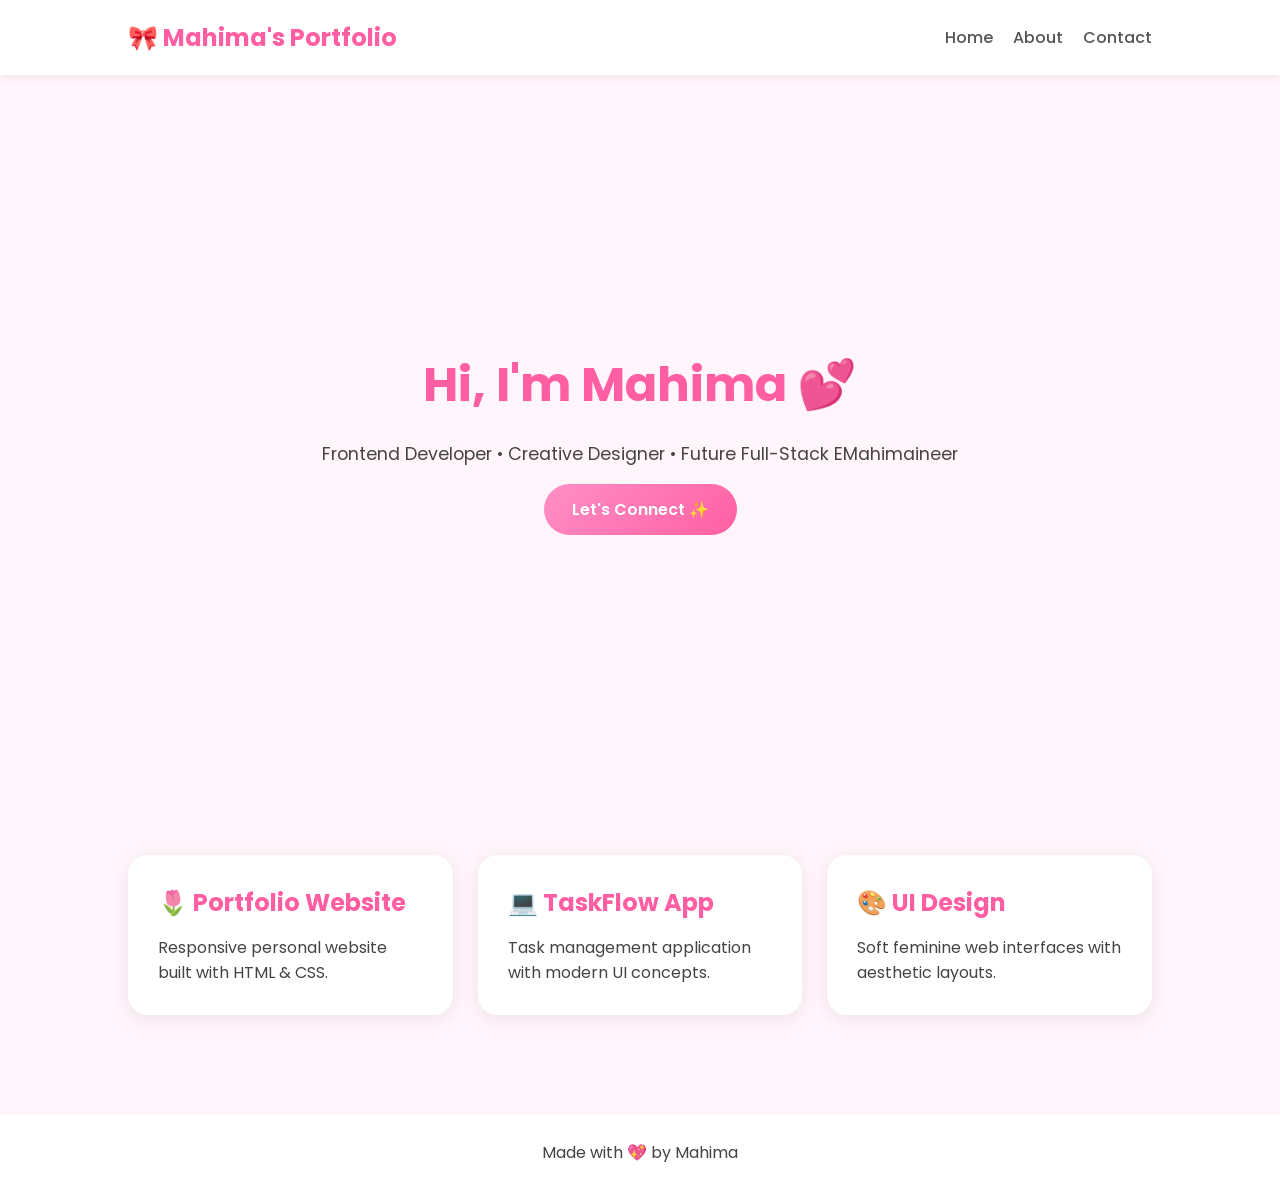
==== index.html @ 77969b76 "Initial Portfolio" ====
<!DOCTYPE html>
<html laMahima="en">
<head>
  <meta charset="UTF-8" />
  <meta name="viewport" content="width=device-width, initial-scale=1.0" />
  <title>Mahima's Portfolio</title>
  <link rel="stylesheet" href="styles/main.css" />
</head>
<body>

  <header>
    <nav class="navbar">
      <div class="logo">🎀 Mahima's Portfolio</div>

      <div class="hamburger" id="hamburger">
        ☰
      </div>

      <ul class="nav-links" id="navLinks">
        <li><a href="index.html">Home</a></li>
        <li><a href="about.html">About</a></li>
        <li><a href="contact.html">Contact</a></li>
      </ul>
    </nav>
  </header>
  <section class="hero">
  <div class="hero-text">
    <h1>Hi, I'm Mahima 💕</h1>
    <p>
      Frontend Developer • Creative Designer • Future Full-Stack EMahimaineer
    </p>
    <a href="contact.html" class="btn">Let's Connect ✨</a>
  </div>
</section>

<section class="projects">

  <div class="card">
    <h2>🌷 Portfolio Website</h2>
    <p>
      Responsive personal website built with HTML & CSS.
    </p>
  </div>

  <div class="card">
    <h2>💻 TaskFlow App</h2>
    <p>
      Task management application with modern UI concepts.
    </p>
    </div>

    <div class="card">
      <h2>🎨 UI Design</h2>
      <p>
        Soft feminine web interfaces with aesthetic layouts.
      </p>
    </div>

  </section>

  <footer>
    <p>Made with 💖 by Mahima</p>
  </footer>

  <script src="script.js"></script>
</body>
</html>
---- styles/main.css ----
@import url('https://fonts.googleapis.com/css2?family=Poppins:wght@300;400;500;600;700&display=swap');

* {
  margin: 0;
  padding: 0;
  box-sizing: border-box;
}

body {
  font-family: 'Poppins', sans-serif;
  background: #fff5fb;
  color: #444;
}

.navbar {
  display: flex;
  justify-content: space-between;
  align-items: center;
  padding: 20px 10%;
  background: white;
  box-shadow: 0 2px 10px rgba(0,0,0,0.08);
  position: sticky;
  top: 0;
}

.logo {
  font-size: 1.5rem;
  font-weight: 700;
  color: #ff5fa2;
}

.nav-links {
  display: flex;
  list-style: none;
  gap: 20px;
}

.nav-links a {
  text-decoration: none;
  color: #555;
  font-weight: 500;
  transition: 0.3s ease;
}

.nav-links a:hover {
  color: #ff5fa2;
}

.hero {
  min-height: 80vh;
  display: flex;
  align-items: center;
  justify-content: center;
  text-align: center;
  padding: 40px;
}

.hero h1 {
  font-size: 3rem;
  color: #ff5fa2;
  margin-bottom: 20px;
}

.hero p {
  font-size: 1.1rem;
  margin-bottom: 30px;
}

.btn {
  background: linear-gradient(135deg, #ff8fc7, #ff5fa2);
  color: white;
  padding: 14px 28px;
  border-radius: 30px;
  text-decoration: none;
  font-weight: 600;
  transition: 0.3s ease;
}

.btn:hover {
  transform: translateY(-3px);
  box-shadow: 0 8px 20px rgba(255,95,162,0.3);
}

.projects {
  display: grid;
  grid-template-columns: repeat(auto-fit, minmax(280px, 1fr));
  gap: 25px;
  padding: 60px 10%;
}

.card {
  background: white;
  padding: 30px;
  border-radius: 20px;
  box-shadow: 0 4px 20px rgba(0,0,0,0.08);
  transition: 0.3s ease;
}

.card:hover {
  transform: translateY(-10px);
}

.card h2 {
  color: #ff5fa2;
  margin-bottom: 15px;
}

.about-section,
.contact-section {
  padding: 80px 10%;
  text-align: center;
}

.about-section h1,
.contact-section h1 {
  color: #ff5fa2;
  margin-bottom: 25px;
}

.skills {
  display: flex;
  justify-content: center;
  gap: 20px;
  flex-wrap: wrap;
  margin-top: 40px;
}

.skill-card {
  background: white;
  padding: 20px 30px;
  border-radius: 20px;
  box-shadow: 0 4px 10px rgba(0,0,0,0.08);
}

.contact-form {
  max-width: 600px;
  margin: auto;
  display: flex;
  flex-direction: column;
  gap: 20px;
}

.contact-form input,
.contact-form textarea {
  padding: 15px;
  border-radius: 15px;
  border: 1px solid #ffd3e7;
  font-size: 1rem;
}

.contact-form button {
  background: #ff5fa2;
  color: white;
  border: none;
  padding: 15px;
  border-radius: 30px;
  font-size: 1rem;
  cursor: pointer;
  transition: 0.3s ease;
}

.contact-form button:hover {
  background: #ff3c8b;
}

footer {
  text-align: center;
  padding: 25px;
  background: white;
  margin-top: 40px;
}

.hamburger {
  display: none;
  font-size: 1.8rem;
  cursor: pointer;
}

@media (max-width: 768px) {

  .hamburger {
    display: block;
  }

  .nav-links {
    position: absolute;
    top: 80px;
    right: 0;
    background: white;
    width: 100%;
    flex-direction: column;
    text-align: center;
    display: none;
    padding: 20px 0;
  }

  .nav-links.active {
    display: flex;
  }

  .hero h1 {
    font-size: 2.2rem;
  }

  .skills {
    flex-direction: column;
    align-items: center;
  }
}
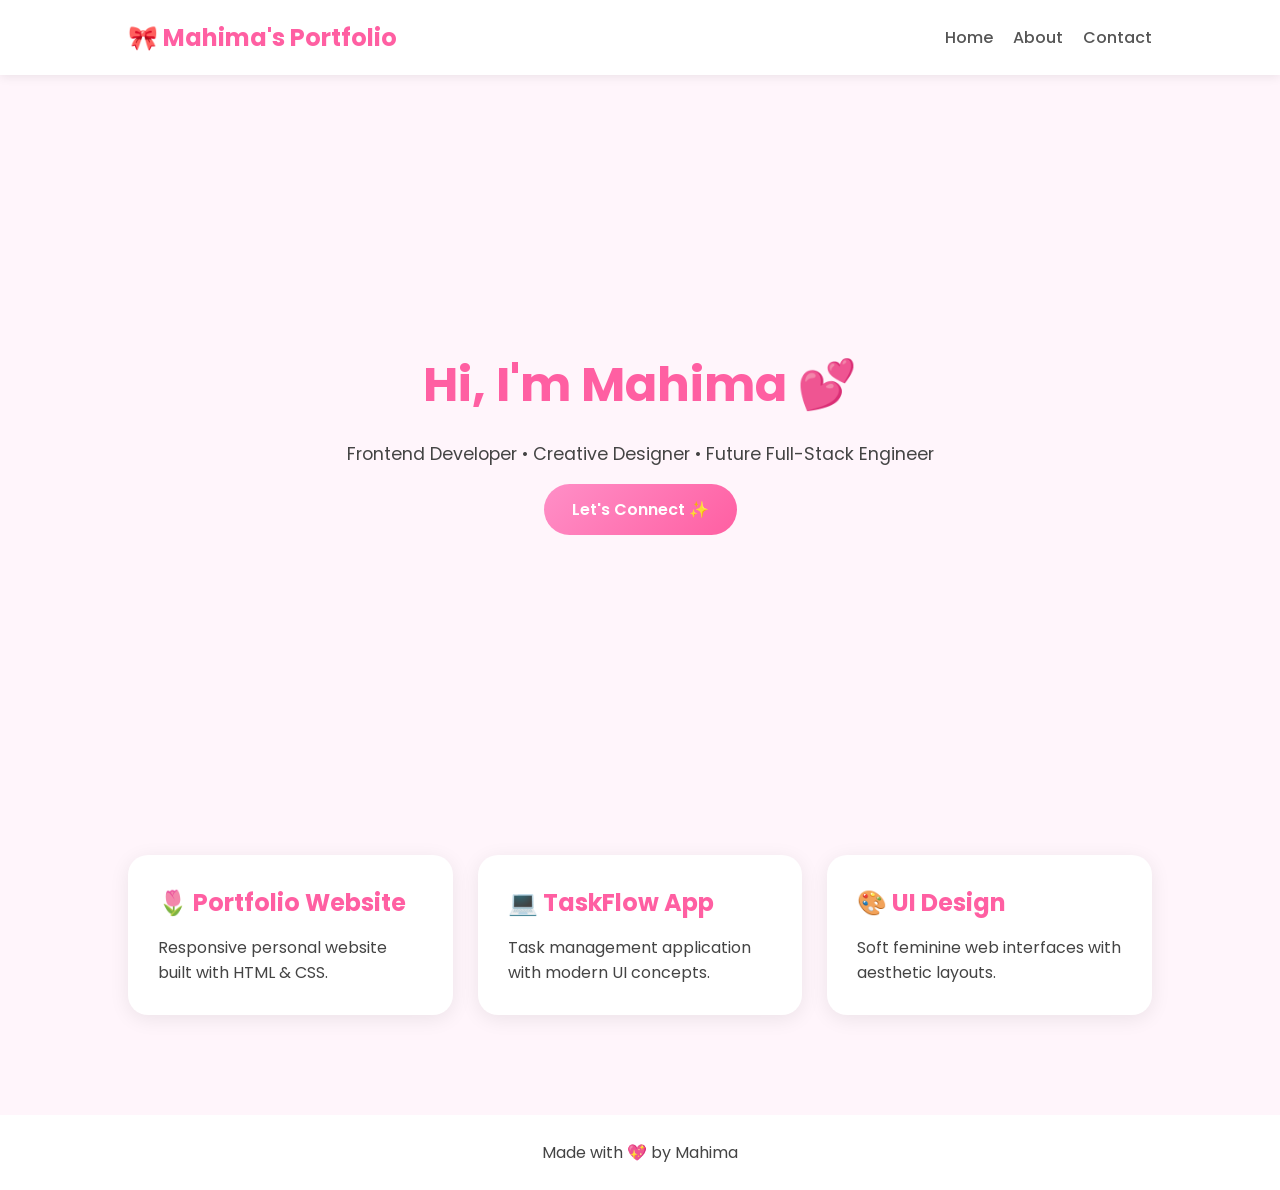
==== commit ed9668ea: "Update index.html" ====
--- a/index.html
+++ b/index.html
@@ -27,7 +27,7 @@
   <div class="hero-text">
     <h1>Hi, I'm Mahima 💕</h1>
     <p>
-      Frontend Developer • Creative Designer • Future Full-Stack EMahimaineer
+      Frontend Developer • Creative Designer • Future Full-Stack Engineer
     </p>
     <a href="contact.html" class="btn">Let's Connect ✨</a>
   </div>
@@ -64,4 +64,4 @@
 
   <script src="script.js"></script>
 </body>
-</html>+</html>
